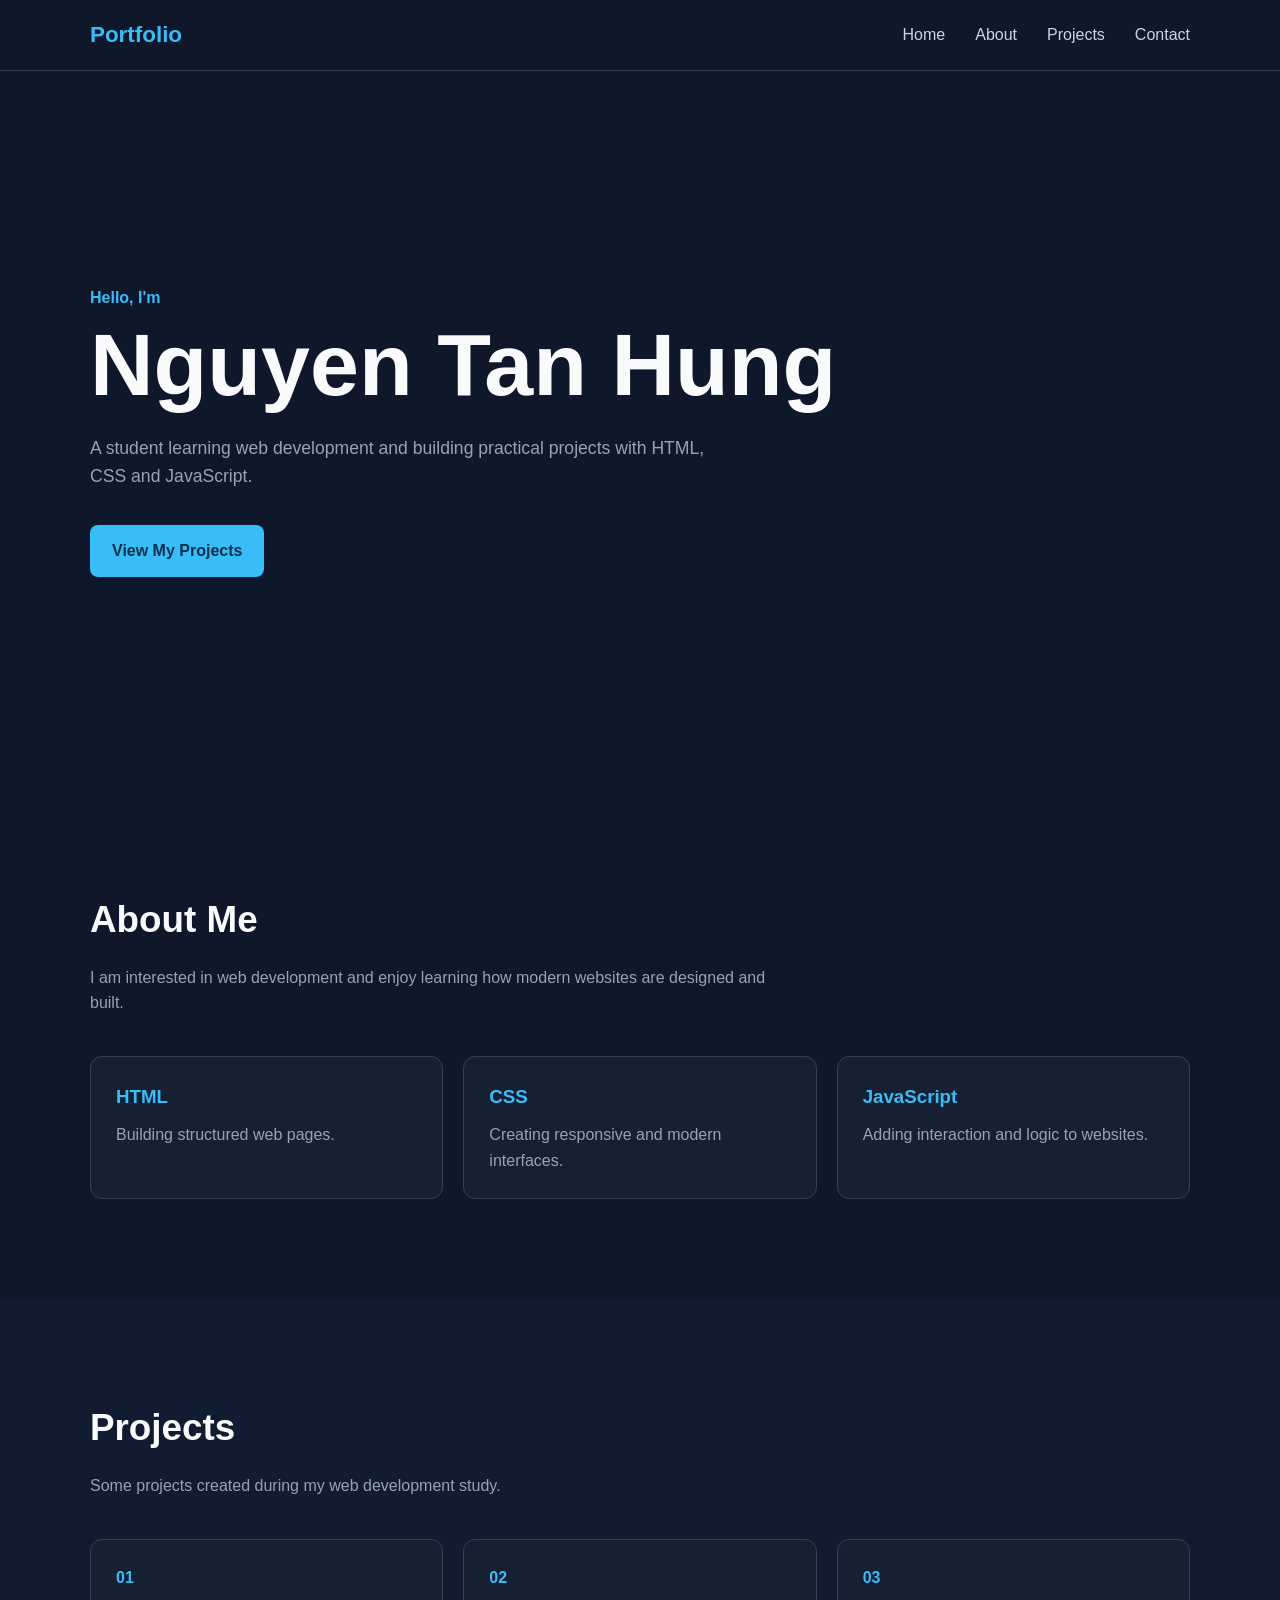
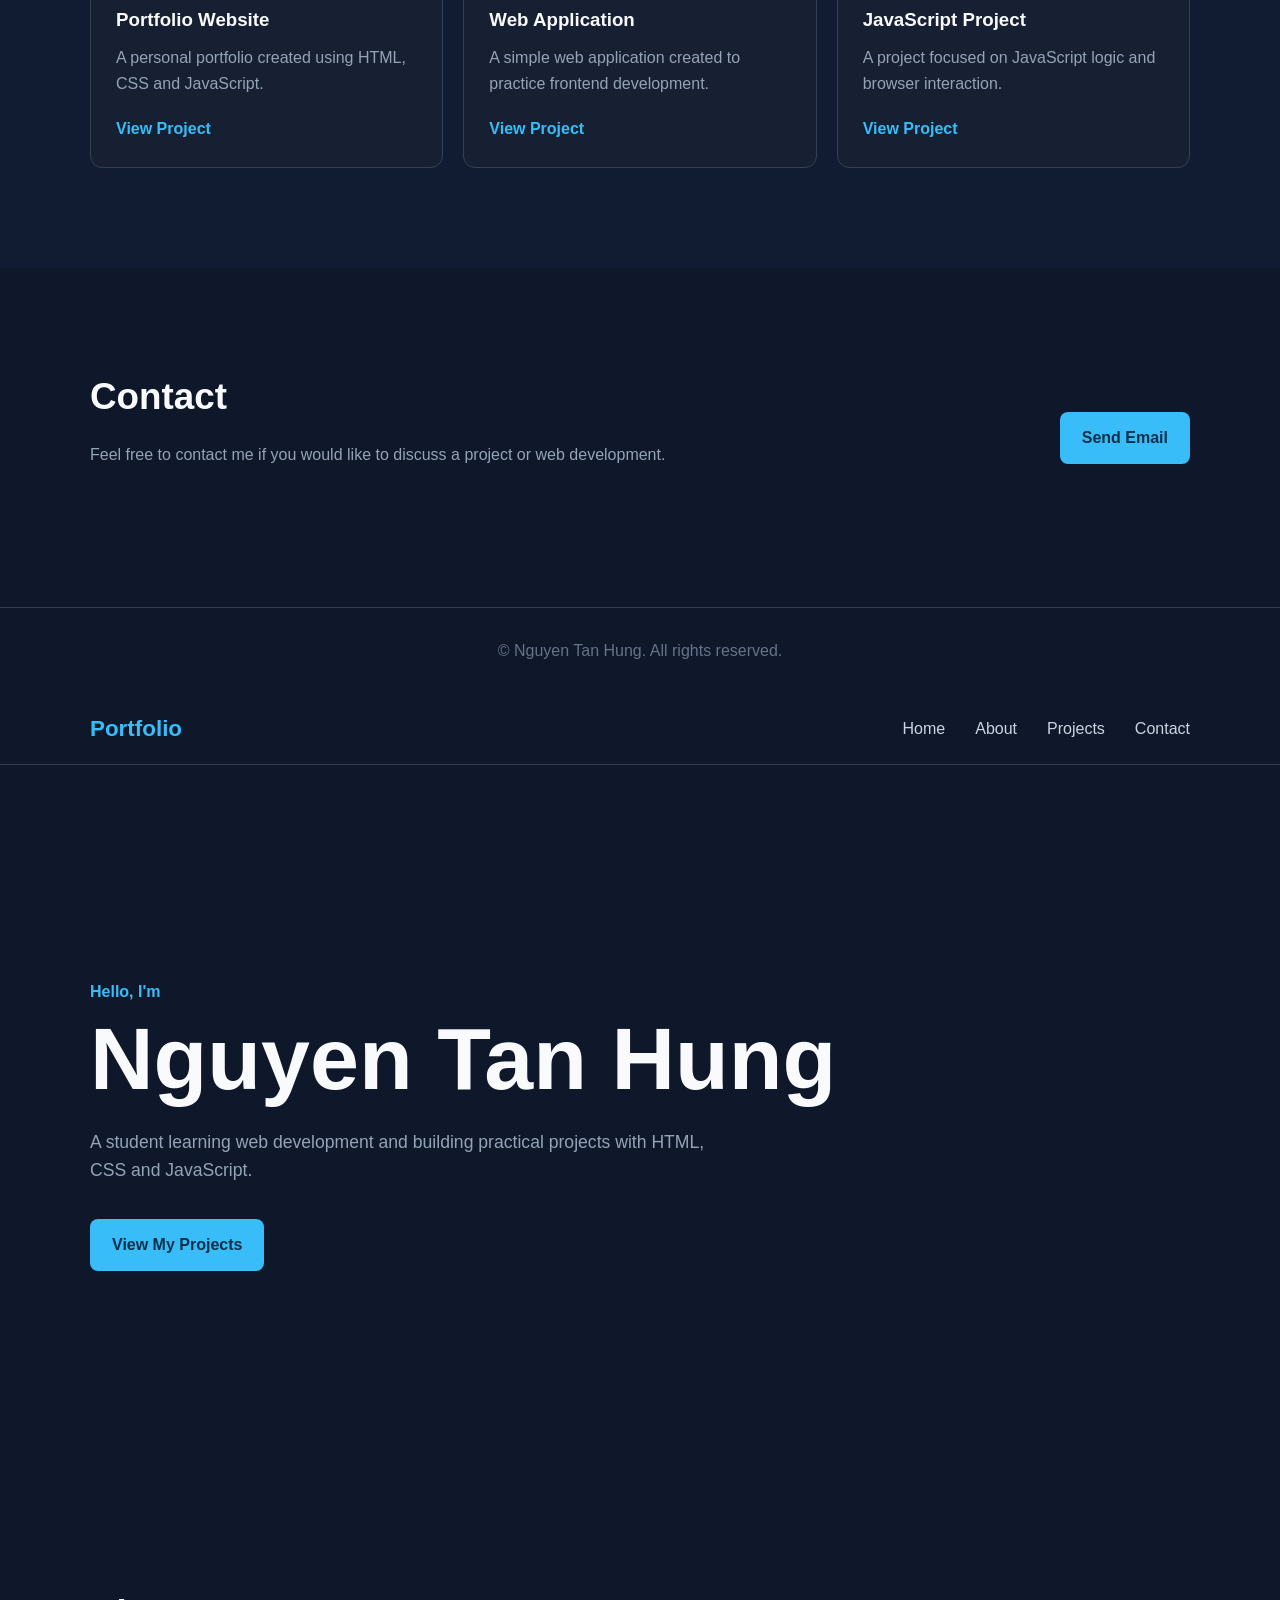
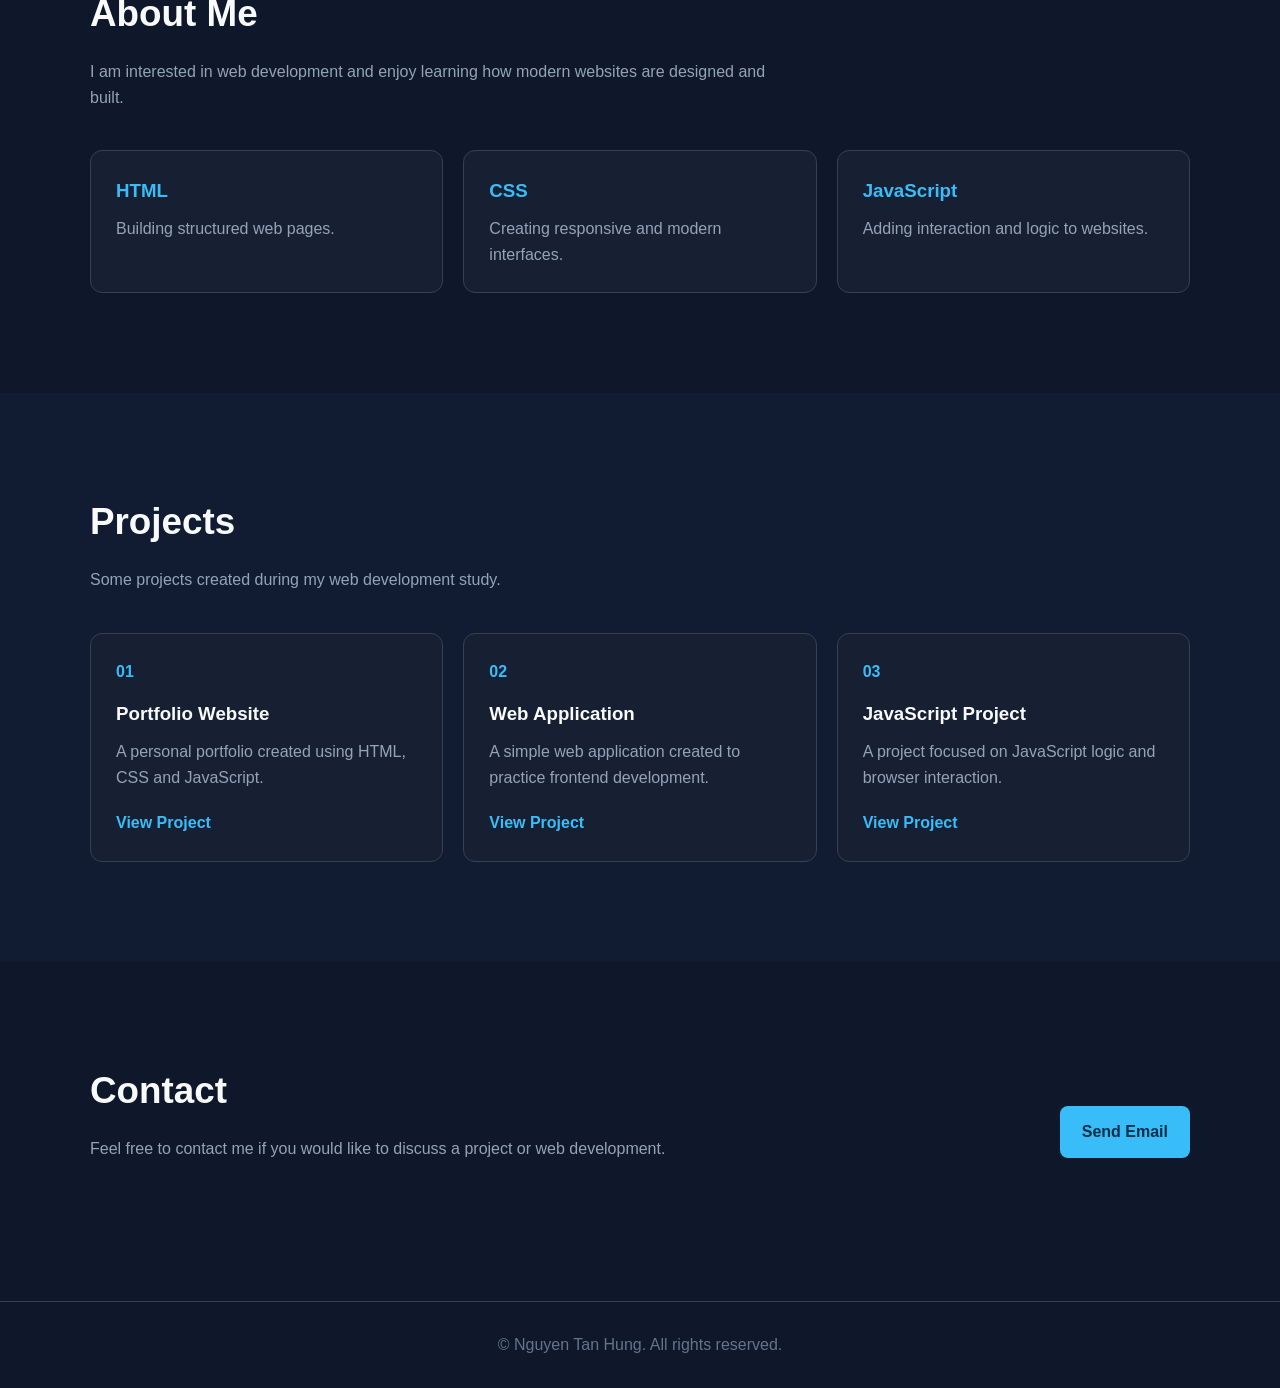
==== HW1/index.html @ 32df331d "feat: build portfolio base layout" ====
<!doctype html>
<html lang="en">
  <head>
    <meta charset="UTF-8" />
    <meta name="viewport" content="width=device-width, initial-scale=1.0" />

    <title>My Portfolio</title>

    <link rel="stylesheet" href="style.css" />
  </head>

  <body>
    <!-- Header -->
    <div class="site-header">
      <div class="container nav-container">
        <a class="logo" href="#home">Portfolio</a>

        <div class="site-nav">
          <a href="#home">Home</a>
          <a href="#about">About</a>
          <a href="#projects">Projects</a>
          <a href="#contact">Contact</a>
        </div>
      </div>
    </div>

    <!-- Main Content -->
    <div class="site-main">
      <!-- Home -->
      <section id="home" class="hero">
        <div class="container">
          <p class="hero-label">Hello, I'm</p>

          <h1>Nguyen Tan Hung</h1>

          <p class="hero-description">
            A student learning web development and building practical projects
            with HTML, CSS and JavaScript.
          </p>

          <a class="primary-button" href="#projects"> View My Projects </a>
        </div>
      </section>

      <!-- About -->
      <section id="about" class="section">
        <div class="container">
          <h2>About Me</h2>

          <p class="section-description">
            I am interested in web development and enjoy learning how modern
            websites are designed and built.
          </p>

          <div class="skills">
            <div class="skill-card">
              <h3>HTML</h3>
              <p>Building structured web pages.</p>
            </div>

            <div class="skill-card">
              <h3>CSS</h3>
              <p>Creating responsive and modern interfaces.</p>
            </div>

            <div class="skill-card">
              <h3>JavaScript</h3>
              <p>Adding interaction and logic to websites.</p>
            </div>
          </div>
        </div>
      </section>

      <!-- Projects -->
      <section id="projects" class="section section-alt">
        <div class="container">
          <h2>Projects</h2>

          <p class="section-description">
            Some projects created during my web development study.
          </p>

          <div class="project-grid">
            <article class="project-card">
              <span class="project-number">01</span>

              <h3>Portfolio Website</h3>

              <p>
                A personal portfolio created using HTML, CSS and JavaScript.
              </p>

              <a href="#">View Project</a>
            </article>

            <article class="project-card">
              <span class="project-number">02</span>

              <h3>Web Application</h3>

              <p>
                A simple web application created to practice frontend
                development.
              </p>

              <a href="#">View Project</a>
            </article>

            <article class="project-card">
              <span class="project-number">03</span>

              <h3>JavaScript Project</h3>

              <p>
                A project focused on JavaScript logic and browser interaction.
              </p>

              <a href="#">View Project</a>
            </article>
          </div>
        </div>
      </section>

      <!-- Contact -->
      <section id="contact" class="section">
        <div class="container contact-container">
          <div>
            <h2>Contact</h2>

            <p class="section-description">
              Feel free to contact me if you would like to discuss a project or
              web development.
            </p>
          </div>

          <a class="primary-button" href="mailto:your-email@example.com">
            Send Email
          </a>
        </div>
      </section>
    </div>

    <!-- Footer -->
    <div class="site-footer">
      <div class="container">
        <p>
          &copy; <span id="year"></span>
          Nguyen Tan Hung. All rights reserved.
        </p>
      </div>
    </div>

    <script src="script.js"></script>
  </body>
</html>
<!doctype html>
<html lang="en">
  <head>
    <meta charset="UTF-8" />
    <meta name="viewport" content="width=device-width, initial-scale=1.0" />

    <title>My Portfolio</title>

    <link rel="stylesheet" href="style.css" />
  </head>

  <body>
    <!-- Header -->
    <div class="site-header">
      <div class="container nav-container">
        <a class="logo" href="#home">Portfolio</a>

        <div class="site-nav">
          <a href="#home">Home</a>
          <a href="#about">About</a>
          <a href="#projects">Projects</a>
          <a href="#contact">Contact</a>
        </div>
      </div>
    </div>

    <!-- Main Content -->
    <div class="site-main">
      <!-- Home -->
      <section id="home" class="hero">
        <div class="container">
          <p class="hero-label">Hello, I'm</p>

          <h1>Nguyen Tan Hung</h1>

          <p class="hero-description">
            A student learning web development and building practical projects
            with HTML, CSS and JavaScript.
          </p>

          <a class="primary-button" href="#projects"> View My Projects </a>
        </div>
      </section>

      <!-- About -->
      <section id="about" class="section">
        <div class="container">
          <h2>About Me</h2>

          <p class="section-description">
            I am interested in web development and enjoy learning how modern
            websites are designed and built.
          </p>

          <div class="skills">
            <div class="skill-card">
              <h3>HTML</h3>
              <p>Building structured web pages.</p>
            </div>

            <div class="skill-card">
              <h3>CSS</h3>
              <p>Creating responsive and modern interfaces.</p>
            </div>

            <div class="skill-card">
              <h3>JavaScript</h3>
              <p>Adding interaction and logic to websites.</p>
            </div>
          </div>
        </div>
      </section>

      <!-- Projects -->
      <section id="projects" class="section section-alt">
        <div class="container">
          <h2>Projects</h2>

          <p class="section-description">
            Some projects created during my web development study.
          </p>

          <div class="project-grid">
            <article class="project-card">
              <span class="project-number">01</span>

              <h3>Portfolio Website</h3>

              <p>
                A personal portfolio created using HTML, CSS and JavaScript.
              </p>

              <a href="#">View Project</a>
            </article>

            <article class="project-card">
              <span class="project-number">02</span>

              <h3>Web Application</h3>

              <p>
                A simple web application created to practice frontend
                development.
              </p>

              <a href="#">View Project</a>
            </article>

            <article class="project-card">
              <span class="project-number">03</span>

              <h3>JavaScript Project</h3>

              <p>
                A project focused on JavaScript logic and browser interaction.
              </p>

              <a href="#">View Project</a>
            </article>
          </div>
        </div>
      </section>

      <!-- Contact -->
      <section id="contact" class="section">
        <div class="container contact-container">
          <div>
            <h2>Contact</h2>

            <p class="section-description">
              Feel free to contact me if you would like to discuss a project or
              web development.
            </p>
          </div>

          <a class="primary-button" href="mailto:your-email@example.com">
            Send Email
          </a>
        </div>
      </section>
    </div>

    <!-- Footer -->
    <div class="site-footer">
      <div class="container">
        <p>
          &copy; <span id="year"></span>
          Nguyen Tan Hung. All rights reserved.
        </p>
      </div>
    </div>

    <script src="script.js"></script>
  </body>
</html>
---- HW1/style.css ----
* {
  margin: 0;
  padding: 0;
  box-sizing: border-box;
}

html {
  scroll-behavior: smooth;
}

body {
  font-family: Arial, Helvetica, sans-serif;
  background: #0f172a;
  color: #e2e8f0;
  line-height: 1.6;
}

a {
  color: inherit;
  text-decoration: none;
}

.container {
  width: min(1100px, 90%);
  margin: 0 auto;
}

/* HEADER */

.site-header {
  position: sticky;
  top: 0;
  background: #0f172a;
  border-bottom: 1px solid #334155;
  z-index: 100;
}

.nav-container {
  min-height: 70px;

  display: flex;
  align-items: center;
  justify-content: space-between;
}

.logo {
  font-size: 1.4rem;
  font-weight: bold;
  color: #38bdf8;
}

.site-nav {
  display: flex;
  gap: 30px;
}

.site-nav a {
  color: #cbd5e1;
}

.site-nav a:hover {
  color: #38bdf8;
}

/* HERO */

.hero {
  min-height: 80vh;

  display: flex;
  align-items: center;

  padding: 80px 0;
}

.hero-label {
  color: #38bdf8;
  font-weight: bold;

  margin-bottom: 10px;
}

.hero h1 {
  font-size: clamp(3rem, 8vw, 5.5rem);
  line-height: 1;

  color: #f8fafc;

  margin-bottom: 25px;
}

.hero-description {
  max-width: 650px;

  font-size: 1.1rem;

  color: #94a3b8;

  margin-bottom: 35px;
}

/* BUTTON */

.primary-button {
  display: inline-block;

  background: #38bdf8;
  color: #082f49;

  padding: 13px 22px;

  border-radius: 8px;

  font-weight: bold;

  transition:
    transform 0.2s ease,
    background 0.2s ease;
}

.primary-button:hover {
  background: #7dd3fc;
  transform: translateY(-2px);
}

/* GENERAL SECTION */

.section {
  padding: 100px 0;
}

.section-alt {
  background: #111c32;
}

.section h2 {
  font-size: 2.3rem;

  color: #f8fafc;

  margin-bottom: 15px;
}

.section-description {
  max-width: 700px;

  color: #94a3b8;

  margin-bottom: 40px;
}

/* SKILLS */

.skills {
  display: grid;

  grid-template-columns: repeat(3, 1fr);

  gap: 20px;
}

.skill-card {
  background: #172033;

  border: 1px solid #334155;

  border-radius: 12px;

  padding: 25px;
}

.skill-card h3 {
  color: #38bdf8;

  margin-bottom: 10px;
}

.skill-card p {
  color: #94a3b8;
}

/* PROJECTS */

.project-grid {
  display: grid;

  grid-template-columns: repeat(3, 1fr);

  gap: 20px;
}

.project-card {
  background: #172033;

  border: 1px solid #334155;

  border-radius: 12px;

  padding: 25px;
}

.project-number {
  color: #38bdf8;

  font-weight: bold;
}

.project-card h3 {
  margin: 15px 0 10px;

  color: #f8fafc;
}

.project-card p {
  color: #94a3b8;

  margin-bottom: 20px;
}

.project-card a {
  color: #38bdf8;

  font-weight: bold;
}

/* CONTACT */

.contact-container {
  display: flex;

  align-items: center;
  justify-content: space-between;

  gap: 40px;
}

/* FOOTER */

.site-footer {
  border-top: 1px solid #334155;

  padding: 30px 0;

  text-align: center;

  color: #64748b;
}

/* RESPONSIVE */

@media (max-width: 800px) {
  .skills,
  .project-grid {
    grid-template-columns: 1fr;
  }

  .contact-container {
    flex-direction: column;

    align-items: flex-start;
  }
}

@media (max-width: 600px) {
  .nav-container {
    flex-direction: column;

    padding: 15px 0;

    gap: 10px;
  }

  .site-nav {
    gap: 15px;

    flex-wrap: wrap;

    justify-content: center;
  }

  .hero {
    min-height: 70vh;
  }
}
---- HW1/style.css ----
* {
  margin: 0;
  padding: 0;
  box-sizing: border-box;
}

html {
  scroll-behavior: smooth;
}

body {
  font-family: Arial, Helvetica, sans-serif;
  background: #0f172a;
  color: #e2e8f0;
  line-height: 1.6;
}

a {
  color: inherit;
  text-decoration: none;
}

.container {
  width: min(1100px, 90%);
  margin: 0 auto;
}

/* HEADER */

.site-header {
  position: sticky;
  top: 0;
  background: #0f172a;
  border-bottom: 1px solid #334155;
  z-index: 100;
}

.nav-container {
  min-height: 70px;

  display: flex;
  align-items: center;
  justify-content: space-between;
}

.logo {
  font-size: 1.4rem;
  font-weight: bold;
  color: #38bdf8;
}

.site-nav {
  display: flex;
  gap: 30px;
}

.site-nav a {
  color: #cbd5e1;
}

.site-nav a:hover {
  color: #38bdf8;
}

/* HERO */

.hero {
  min-height: 80vh;

  display: flex;
  align-items: center;

  padding: 80px 0;
}

.hero-label {
  color: #38bdf8;
  font-weight: bold;

  margin-bottom: 10px;
}

.hero h1 {
  font-size: clamp(3rem, 8vw, 5.5rem);
  line-height: 1;

  color: #f8fafc;

  margin-bottom: 25px;
}

.hero-description {
  max-width: 650px;

  font-size: 1.1rem;

  color: #94a3b8;

  margin-bottom: 35px;
}

/* BUTTON */

.primary-button {
  display: inline-block;

  background: #38bdf8;
  color: #082f49;

  padding: 13px 22px;

  border-radius: 8px;

  font-weight: bold;

  transition:
    transform 0.2s ease,
    background 0.2s ease;
}

.primary-button:hover {
  background: #7dd3fc;
  transform: translateY(-2px);
}

/* GENERAL SECTION */

.section {
  padding: 100px 0;
}

.section-alt {
  background: #111c32;
}

.section h2 {
  font-size: 2.3rem;

  color: #f8fafc;

  margin-bottom: 15px;
}

.section-description {
  max-width: 700px;

  color: #94a3b8;

  margin-bottom: 40px;
}

/* SKILLS */

.skills {
  display: grid;

  grid-template-columns: repeat(3, 1fr);

  gap: 20px;
}

.skill-card {
  background: #172033;

  border: 1px solid #334155;

  border-radius: 12px;

  padding: 25px;
}

.skill-card h3 {
  color: #38bdf8;

  margin-bottom: 10px;
}

.skill-card p {
  color: #94a3b8;
}

/* PROJECTS */

.project-grid {
  display: grid;

  grid-template-columns: repeat(3, 1fr);

  gap: 20px;
}

.project-card {
  background: #172033;

  border: 1px solid #334155;

  border-radius: 12px;

  padding: 25px;
}

.project-number {
  color: #38bdf8;

  font-weight: bold;
}

.project-card h3 {
  margin: 15px 0 10px;

  color: #f8fafc;
}

.project-card p {
  color: #94a3b8;

  margin-bottom: 20px;
}

.project-card a {
  color: #38bdf8;

  font-weight: bold;
}

/* CONTACT */

.contact-container {
  display: flex;

  align-items: center;
  justify-content: space-between;

  gap: 40px;
}

/* FOOTER */

.site-footer {
  border-top: 1px solid #334155;

  padding: 30px 0;

  text-align: center;

  color: #64748b;
}

/* RESPONSIVE */

@media (max-width: 800px) {
  .skills,
  .project-grid {
    grid-template-columns: 1fr;
  }

  .contact-container {
    flex-direction: column;

    align-items: flex-start;
  }
}

@media (max-width: 600px) {
  .nav-container {
    flex-direction: column;

    padding: 15px 0;

    gap: 10px;
  }

  .site-nav {
    gap: 15px;

    flex-wrap: wrap;

    justify-content: center;
  }

  .hero {
    min-height: 70vh;
  }
}
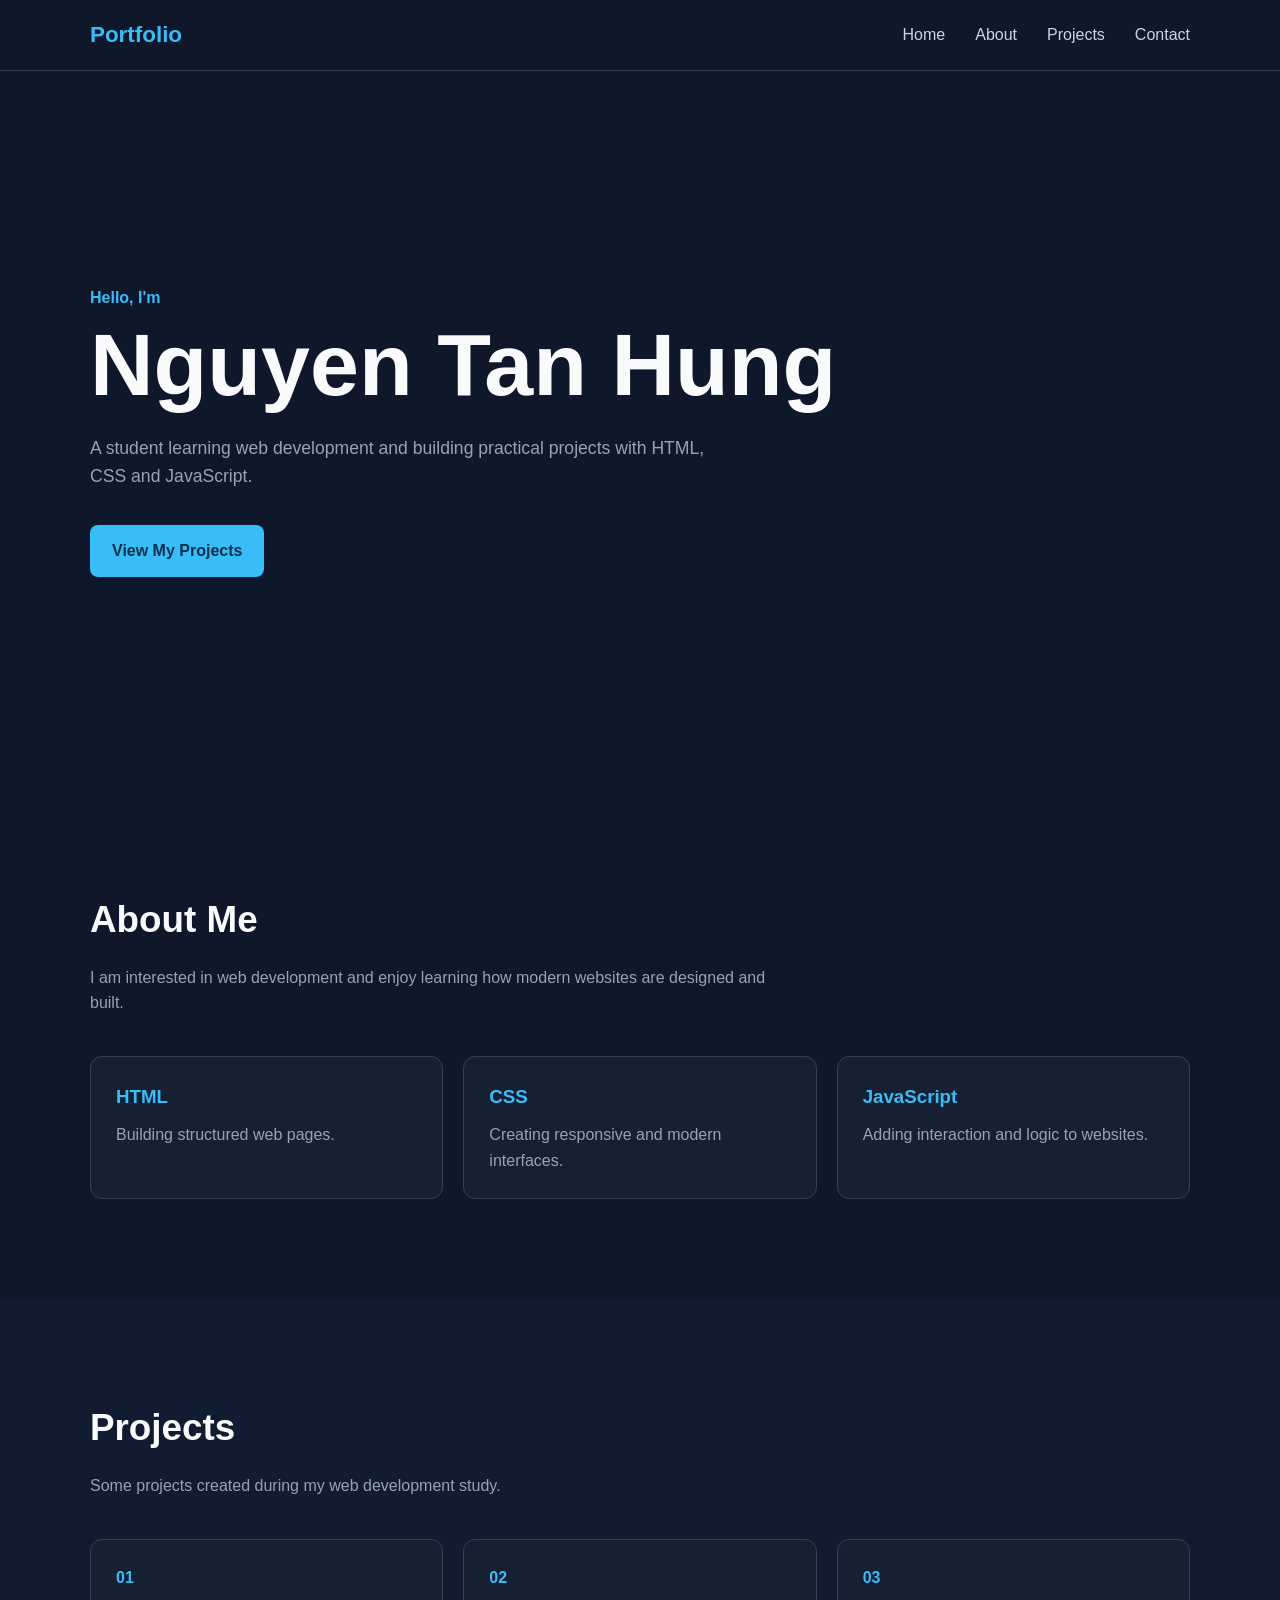
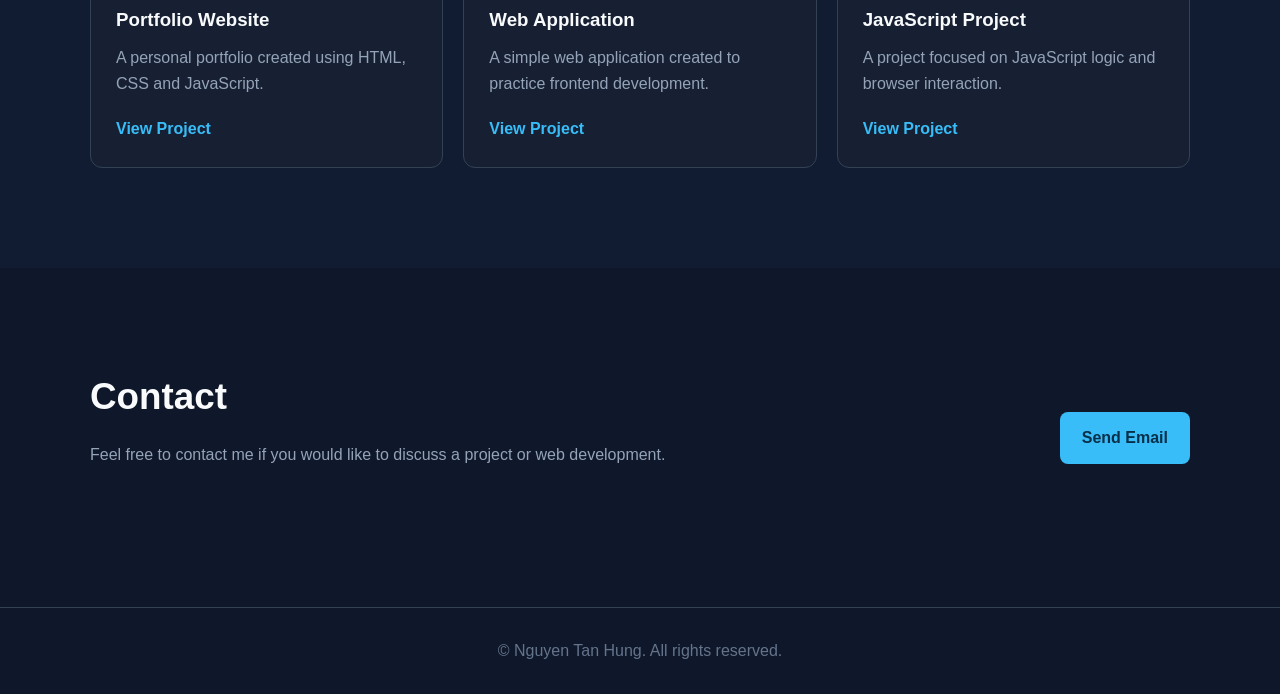
==== commit c4354941: "fix(a11y): contrast & landmarks" ====
--- a/HW1/index.html
+++ b/HW1/index.html
@@ -11,21 +11,21 @@
 
   <body>
     <!-- Header -->
-    <div class="site-header">
+    <header class="site-header">
       <div class="container nav-container">
         <a class="logo" href="#home">Portfolio</a>
 
-        <div class="site-nav">
+        <nav class="site-nav">
           <a href="#home">Home</a>
           <a href="#about">About</a>
           <a href="#projects">Projects</a>
           <a href="#contact">Contact</a>
-        </div>
+        </nav>
       </div>
-    </div>
+    </header>
 
     <!-- Main Content -->
-    <div class="site-main">
+    <main class="site-main">
       <!-- Home -->
       <section id="home" class="hero">
         <div class="container">
@@ -38,7 +38,7 @@
             with HTML, CSS and JavaScript.
           </p>
 
-          <a class="primary-button" href="#projects"> View My Projects </a>
+          <a class="primary-button" href="#projects">View My Projects</a>
         </div>
       </section>
 
@@ -138,173 +138,18 @@
           </a>
         </div>
       </section>
-    </div>
+    </main>
 
     <!-- Footer -->
-    <div class="site-footer">
+    <footer class="site-footer">
       <div class="container">
         <p>
           &copy; <span id="year"></span>
           Nguyen Tan Hung. All rights reserved.
         </p>
       </div>
-    </div>
+    </footer>
 
-    <script src="script.js"></script>
+    <script src="main.js"></script>
   </body>
 </html>
-<!doctype html>
-<html lang="en">
-  <head>
-    <meta charset="UTF-8" />
-    <meta name="viewport" content="width=device-width, initial-scale=1.0" />
-
-    <title>My Portfolio</title>
-
-    <link rel="stylesheet" href="style.css" />
-  </head>
-
-  <body>
-    <!-- Header -->
-    <div class="site-header">
-      <div class="container nav-container">
-        <a class="logo" href="#home">Portfolio</a>
-
-        <div class="site-nav">
-          <a href="#home">Home</a>
-          <a href="#about">About</a>
-          <a href="#projects">Projects</a>
-          <a href="#contact">Contact</a>
-        </div>
-      </div>
-    </div>
-
-    <!-- Main Content -->
-    <div class="site-main">
-      <!-- Home -->
-      <section id="home" class="hero">
-        <div class="container">
-          <p class="hero-label">Hello, I'm</p>
-
-          <h1>Nguyen Tan Hung</h1>
-
-          <p class="hero-description">
-            A student learning web development and building practical projects
-            with HTML, CSS and JavaScript.
-          </p>
-
-          <a class="primary-button" href="#projects"> View My Projects </a>
-        </div>
-      </section>
-
-      <!-- About -->
-      <section id="about" class="section">
-        <div class="container">
-          <h2>About Me</h2>
-
-          <p class="section-description">
-            I am interested in web development and enjoy learning how modern
-            websites are designed and built.
-          </p>
-
-          <div class="skills">
-            <div class="skill-card">
-              <h3>HTML</h3>
-              <p>Building structured web pages.</p>
-            </div>
-
-            <div class="skill-card">
-              <h3>CSS</h3>
-              <p>Creating responsive and modern interfaces.</p>
-            </div>
-
-            <div class="skill-card">
-              <h3>JavaScript</h3>
-              <p>Adding interaction and logic to websites.</p>
-            </div>
-          </div>
-        </div>
-      </section>
-
-      <!-- Projects -->
-      <section id="projects" class="section section-alt">
-        <div class="container">
-          <h2>Projects</h2>
-
-          <p class="section-description">
-            Some projects created during my web development study.
-          </p>
-
-          <div class="project-grid">
-            <article class="project-card">
-              <span class="project-number">01</span>
-
-              <h3>Portfolio Website</h3>
-
-              <p>
-                A personal portfolio created using HTML, CSS and JavaScript.
-              </p>
-
-              <a href="#">View Project</a>
-            </article>
-
-            <article class="project-card">
-              <span class="project-number">02</span>
-
-              <h3>Web Application</h3>
-
-              <p>
-                A simple web application created to practice frontend
-                development.
-              </p>
-
-              <a href="#">View Project</a>
-            </article>
-
-            <article class="project-card">
-              <span class="project-number">03</span>
-
-              <h3>JavaScript Project</h3>
-
-              <p>
-                A project focused on JavaScript logic and browser interaction.
-              </p>
-
-              <a href="#">View Project</a>
-            </article>
-          </div>
-        </div>
-      </section>
-
-      <!-- Contact -->
-      <section id="contact" class="section">
-        <div class="container contact-container">
-          <div>
-            <h2>Contact</h2>
-
-            <p class="section-description">
-              Feel free to contact me if you would like to discuss a project or
-              web development.
-            </p>
-          </div>
-
-          <a class="primary-button" href="mailto:your-email@example.com">
-            Send Email
-          </a>
-        </div>
-      </section>
-    </div>
-
-    <!-- Footer -->
-    <div class="site-footer">
-      <div class="container">
-        <p>
-          &copy; <span id="year"></span>
-          Nguyen Tan Hung. All rights reserved.
-        </p>
-      </div>
-    </div>
-
-    <script src="script.js"></script>
-  </body>
-</html>
